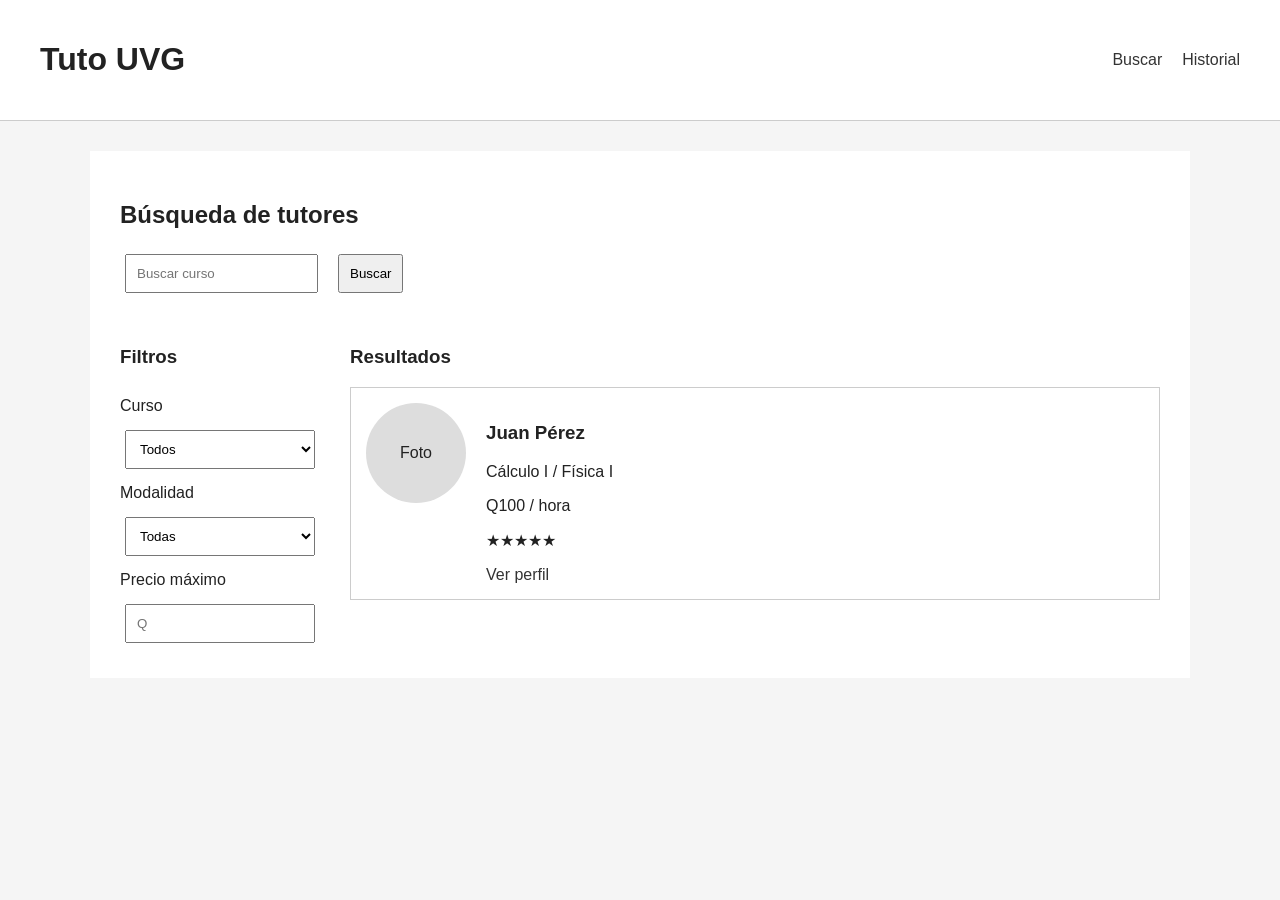
==== buscar_tutores.html @ 3232ae5e "inicio_front" ====
<!DOCTYPE html>
<html lang="es">
<head>
    <meta charset="UTF-8">
    <meta name="viewport" content="width=device-width, initial-scale=1.0">
    <title>Tuto UVG - Buscar Tutores</title>
    <link rel="stylesheet" href="css/estilos.css">
</head>

<body> 
    <header>
        <h1>Tuto UVG</h1>
        <nav>
            <a href="buscar_tutores.html">Buscar</a>
            <a href="historial.html">Historial</a>
        </nav>
    </header>

    <main>
        <h2>Búsqueda de tutores</h2>

        <div class="busqueda">
            <input type="text" id="busqueda" placeholder="Buscar curso">
            <button id="btn_buscar">Buscar</button>
        </div>

        <section class="contenido_busqueda">
            <aside class="filtros">
                <h3>Filtros</h3>

                <label>Curso</label>
                <select id="curso">
                    <option value="">Todos</option>
                    <option value="calculo">Cálculo</option>
                    <option value="fisica">Física</option>
                    <option value="programacion">Programación</option>
                </select>

                <label>Modalidad</label>
                <select id="modalidad">
                    <option value="">Todas</option>
                    <option value="virtual">Virtual</option>
                    <option value="presencial">Presencial</option>
                </select>

                <label>Precio máximo</label>
                <input type="number" id="precio" placeholder="Q">
            </aside>

            <section>
                <h3>Resultados</h3>

                <article class="tarjeta_tutor">
                    <div class="foto">Foto</div>
                    <div>
                        <h3>Juan Pérez</h3>
                        <p>Cálculo I / Física I</p>
                        <p>Q100 / hora</p>
                        <p>★★★★★</p>
                        <a href="perfil_tutor.html">Ver perfil</a>
                    </div>
                </article>
            </section>
        </section>
    </main>

    <script src="js/backend.js"></script>
    <script src="js/buscar_tutores.js"></script>
</body>
</html>
---- css/estilos.css ----
* {
    box-sizing: border-box;
}

body {
    margin: 0;
    font-family: Arial, sans-serif;
    background: #f5f5f5;
    color: #222;
}

header {
    padding: 20px 40px;
    background: white;
    border-bottom: 1px solid #ccc;
    display: flex;
    justify-content: space-between;
    align-items: center;
}

nav {
    display: flex;
    gap: 20px;
}

a {
    color: #333;
    text-decoration: none;
}

main {
    width: 90%;
    max-width: 1100px;
    margin: 30px auto;
    padding: 30px;
    background: white;
}

.busqueda {
    display: flex;
    gap: 10px;
}

.contenido_busqueda {
    display: grid;
    grid-template-columns: 200px 1fr;
    gap: 30px;
    margin-top: 30px;
}

.filtros {
    display: flex;
    flex-direction: column;
    gap: 10px;
}

.tarjeta_tutor {
    display: flex;
    gap: 20px;
    padding: 15px;
    border: 1px solid #ccc;
}

.foto, .foto_grande {
    background: #ddd;
    display: flex;
    align-items: center;
    justify-content: center;
    border-radius: 50%;
}

.foto {
    width: 100px;
    height: 100px;
}

.foto_grande {
    width: 150px;
    height: 150px;
}

.perfil_tutor {
    display: grid;
    grid-template-columns: 220px 1fr 250px;
    gap: 30px;
}

.galeria {
    display: flex;
    gap: 10px;
}

.galeria div {
    padding: 40px;
    background: #ddd;
}

input, select, textarea, button {
    padding: 10px;
    margin: 5px;
}

table {
    width: 100%;
    border-collapse: collapse;
}

th, td {
    padding: 10px;
    border: 1px solid #ccc;
}
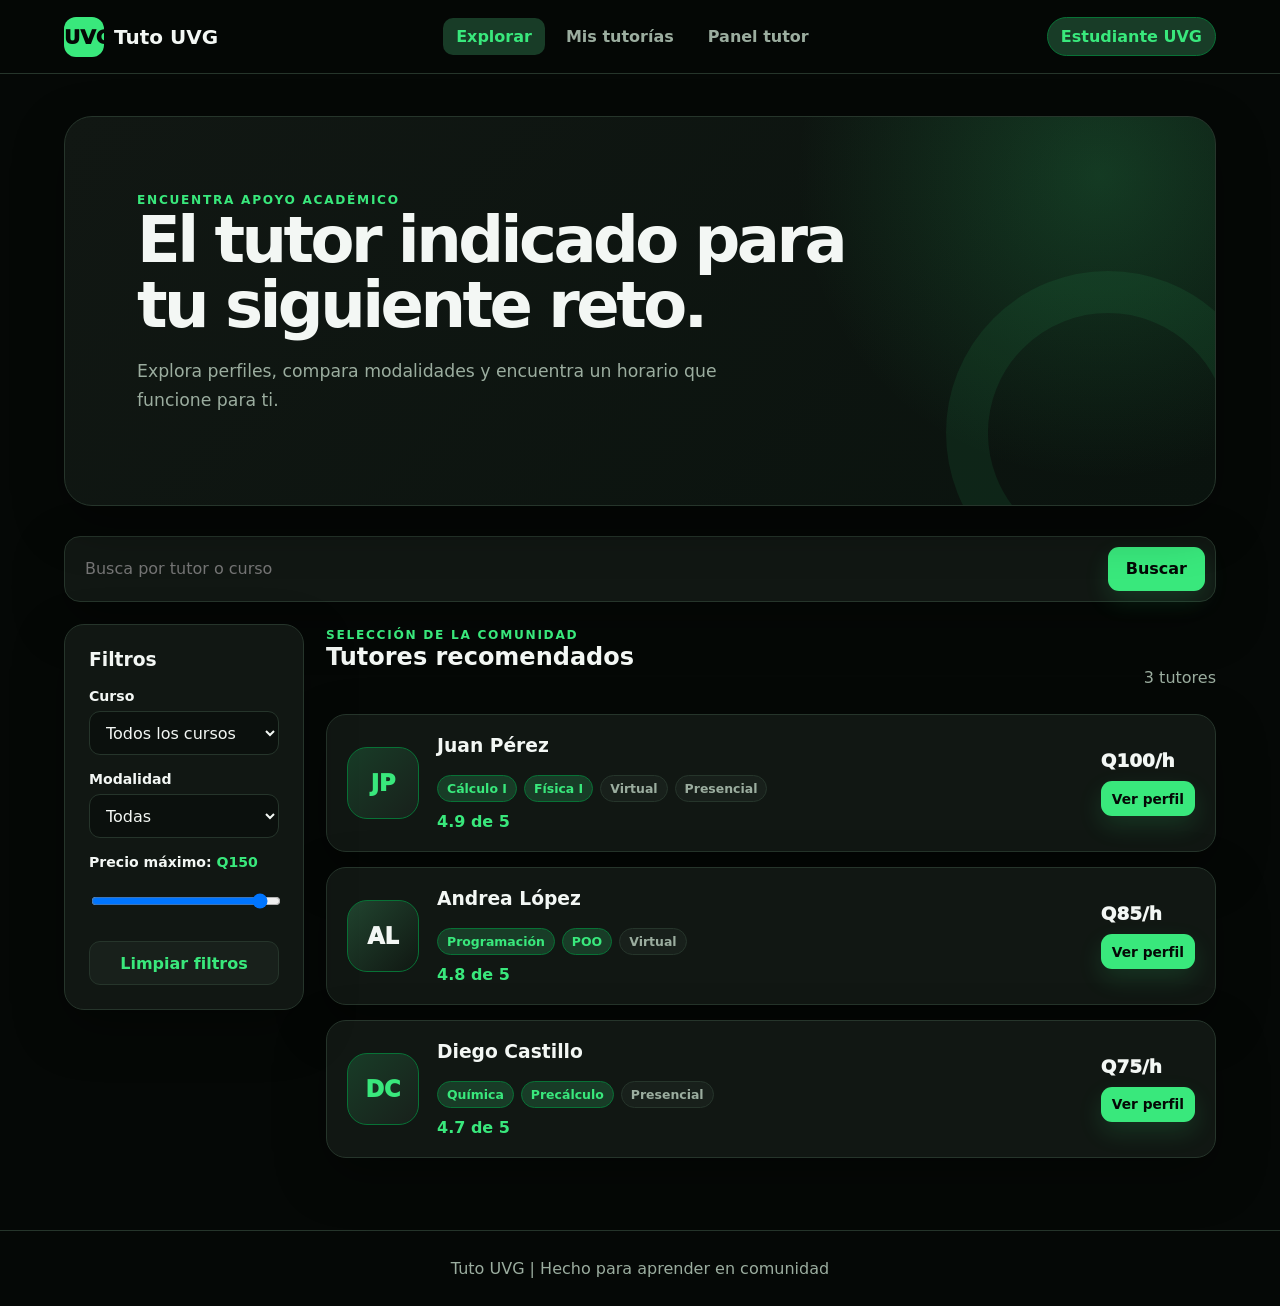
==== commit b4a158ed: "Base inicial del front con datos ya dados, no esta conectado aun con el back ni la base de datos" ====
--- a/buscar_tutores.html
+++ b/buscar_tutores.html
@@ -3,68 +3,87 @@
 <head>
     <meta charset="UTF-8">
     <meta name="viewport" content="width=device-width, initial-scale=1.0">
-    <title>Tuto UVG - Buscar Tutores</title>
+    <title>Tuto UVG | Buscar tutores</title>
     <link rel="stylesheet" href="css/estilos.css">
 </head>
-
-<body> 
-    <header>
-        <h1>Tuto UVG</h1>
-        <nav>
-            <a href="buscar_tutores.html">Buscar</a>
-            <a href="historial.html">Historial</a>
+<body>
+    <header class="encabezado">
+        <a class="marca" href="buscar_tutores.html">
+            <span class="marca-icono">UVG</span>
+            <span>Tuto UVG</span>
+        </a>
+        <nav class="navegacion">
+            <a href="buscar_tutores.html">Explorar</a>
+            <a href="historial.html">Mis tutorías</a>
+            <a href="panel_tutor.html">Panel tutor</a>
         </nav>
+        <span class="usuario-chip" id="usuario-chip">Estudiante UVG</span>
     </header>
 
-    <main>
-        <h2>Búsqueda de tutores</h2>
+    <main class="contenedor">
+        <section class="hero hero-compacto">
+            <span class="eyebrow">Encuentra apoyo académico</span>
+            <h1>El tutor indicado para tu siguiente reto.</h1>
+            <p>
+                Explora perfiles, compara modalidades y encuentra un horario
+                que funcione para ti.
+            </p>
+        </section>
 
-        <div class="busqueda">
-            <input type="text" id="busqueda" placeholder="Buscar curso">
-            <button id="btn_buscar">Buscar</button>
-        </div>
+        <section class="seccion-busqueda">
+            <div class="barra-busqueda">
+                <input id="busqueda" type="search" placeholder="Busca por tutor o curso">
+                <button class="boton" id="btn-buscar" type="button">Buscar</button>
+            </div>
 
-        <section class="contenido_busqueda">
-            <aside class="filtros">
-                <h3>Filtros</h3>
+            <div class="contenido-busqueda">
+                <aside class="panel filtros">
+                    <h3>Filtros</h3>
+                    <div class="campo">
+                        <label for="curso">Curso</label>
+                        <select id="curso">
+                            <option value="">Todos los cursos</option>
+                            <option>Cálculo I</option>
+                            <option>Física I</option>
+                            <option>Programación</option>
+                            <option>POO</option>
+                            <option>Química</option>
+                            <option>Precálculo</option>
+                        </select>
+                    </div>
+                    <div class="campo">
+                        <label for="modalidad">Modalidad</label>
+                        <select id="modalidad">
+                            <option value="">Todas</option>
+                            <option>Virtual</option>
+                            <option>Presencial</option>
+                        </select>
+                    </div>
+                    <div class="campo">
+                        <label for="precio">
+                            Precio máximo: <span class="rango" id="precio-valor">Q150</span>
+                        </label>
+                        <input id="precio" type="range" min="50" max="150" step="5" value="150">
+                    </div>
+                    <button class="boton secundario ancho" id="btn-limpiar" type="button">
+                        Limpiar filtros
+                    </button>
+                </aside>
 
-                <label>Curso</label>
-                <select id="curso">
-                    <option value="">Todos</option>
-                    <option value="calculo">Cálculo</option>
-                    <option value="fisica">Física</option>
-                    <option value="programacion">Programación</option>
-                </select>
-
-                <label>Modalidad</label>
-                <select id="modalidad">
-                    <option value="">Todas</option>
-                    <option value="virtual">Virtual</option>
-                    <option value="presencial">Presencial</option>
-                </select>
-
-                <label>Precio máximo</label>
-                <input type="number" id="precio" placeholder="Q">
-            </aside>
-
-            <section>
-                <h3>Resultados</h3>
-
-                <article class="tarjeta_tutor">
-                    <div class="foto">Foto</div>
-                    <div>
-                        <h3>Juan Pérez</h3>
-                        <p>Cálculo I / Física I</p>
-                        <p>Q100 / hora</p>
-                        <p>★★★★★</p>
-                        <a href="perfil_tutor.html">Ver perfil</a>
+                <section>
+                    <div class="titulo-pagina">
+                        <div>
+                            <span class="eyebrow">Selección de la comunidad</span>
+                            <h2>Tutores recomendados</h2>
+                        </div>
+                        <span class="subtitulo" id="contador"></span>
                     </div>
-                </article>
-            </section>
+                    <div class="resultados" id="lista-tutores"></div>
+                </section>
+            </div>
         </section>
     </main>
-
-    <script src="js/backend.js"></script>
-    <script src="js/buscar_tutores.js"></script>
+    <footer class="pie">Tuto UVG | Hecho para aprender en comunidad</footer>
+    <script src="js/app.js"></script>
 </body>
-</html>+</html>
--- a/css/estilos.css
+++ b/css/estilos.css
@@ -1,103 +1,536 @@
+:root {
+    --negro: #050806;
+    --negro-suave: #0b100d;
+    --superficie: #111713;
+    --superficie-clara: #18201b;
+    --verde: #39e87c;
+    --verde-fuerte: #18bd5b;
+    --verde-oscuro: #087236;
+    --verde-tenue: #183c27;
+    --texto: #f3f7f4;
+    --texto-secundario: #9bad9f;
+    --borde: #26352b;
+    --peligro: #ff6b6b;
+    --sombra: 0 18px 50px rgba(0, 0, 0, 0.35);
+}
+
 * {
     box-sizing: border-box;
 }
 
+html {
+    scroll-behavior: smooth;
+}
+
 body {
     margin: 0;
-    font-family: Arial, sans-serif;
-    background: #f5f5f5;
-    color: #222;
-}
-
-header {
-    padding: 20px 40px;
-    background: white;
-    border-bottom: 1px solid #ccc;
+    color: var(--texto);
+    background: var(--negro);
+    font-family: Inter, ui-sans-serif, system-ui, -apple-system, "Segoe UI", sans-serif;
+}
+
+button,
+input,
+select,
+textarea {
+    font: inherit;
+}
+
+a {
+    color: inherit;
+    text-decoration: none;
+}
+
+button,
+.boton {
+    border: 0;
+    cursor: pointer;
+}
+
+h1,
+h2,
+h3,
+p {
+    margin-top: 0;
+}
+
+h1 {
+    max-width: 760px;
+    margin-bottom: 18px;
+    font-size: clamp(2.3rem, 6vw, 4.8rem);
+    line-height: 1.02;
+    letter-spacing: -0.055em;
+}
+
+.encabezado {
+    position: sticky;
+    top: 0;
+    z-index: 10;
     display: flex;
+    min-height: 74px;
+    align-items: center;
     justify-content: space-between;
-    align-items: center;
-}
-
-nav {
-    display: flex;
-    gap: 20px;
-}
-
-a {
-    color: #333;
-    text-decoration: none;
-}
-
-main {
-    width: 90%;
-    max-width: 1100px;
-    margin: 30px auto;
-    padding: 30px;
-    background: white;
-}
-
-.busqueda {
-    display: flex;
-    gap: 10px;
-}
-
-.contenido_busqueda {
-    display: grid;
-    grid-template-columns: 200px 1fr;
-    gap: 30px;
-    margin-top: 30px;
-}
-
-.filtros {
-    display: flex;
-    flex-direction: column;
-    gap: 10px;
-}
-
-.tarjeta_tutor {
-    display: flex;
-    gap: 20px;
-    padding: 15px;
-    border: 1px solid #ccc;
-}
-
-.foto, .foto_grande {
-    background: #ddd;
+    gap: 24px;
+    padding: 12px max(5vw, 24px);
+    border-bottom: 1px solid var(--borde);
+    background: rgba(5, 8, 6, 0.94);
+    backdrop-filter: blur(14px);
+}
+
+.marca {
     display: flex;
     align-items: center;
+    gap: 10px;
+    font-size: 1.25rem;
+    font-weight: 900;
+}
+
+.marca-icono,
+.confirmacion-marca {
+    display: grid;
+    place-items: center;
+    color: var(--negro);
+    background: var(--verde);
+    font-weight: 950;
+}
+
+.marca-icono {
+    width: 40px;
+    height: 40px;
+    border-radius: 12px;
+}
+
+.navegacion {
+    display: flex;
+    align-items: center;
+    gap: 8px;
+}
+
+.navegacion a {
+    padding: 9px 13px;
+    border-radius: 10px;
+    color: var(--texto-secundario);
+    font-weight: 700;
+}
+
+.navegacion a:hover,
+.navegacion a.activo {
+    color: var(--verde);
+    background: var(--verde-tenue);
+}
+
+.usuario-chip {
+    padding: 9px 13px;
+    border: 1px solid var(--verde-oscuro);
+    border-radius: 999px;
+    color: var(--verde);
+    background: var(--verde-tenue);
+    font-weight: 800;
+}
+
+.contenedor {
+    width: min(1160px, 90%);
+    margin: 42px auto 72px;
+}
+
+.hero {
+    position: relative;
+    overflow: hidden;
+    padding: clamp(34px, 6vw, 72px);
+    border: 1px solid var(--borde);
+    border-radius: 28px;
+    background:
+        radial-gradient(circle at 90% 15%, rgba(57, 232, 124, 0.18), transparent 28%),
+        linear-gradient(135deg, var(--superficie), #0a130e);
+    box-shadow: var(--sombra);
+}
+
+.hero::after {
+    position: absolute;
+    right: -55px;
+    bottom: -90px;
+    width: 240px;
+    height: 240px;
+    border: 42px solid rgba(57, 232, 124, 0.08);
+    border-radius: 50%;
+    content: "";
+}
+
+.hero-compacto h1 {
+    font-size: clamp(2.5rem, 5vw, 4rem);
+}
+
+.hero p {
+    max-width: 620px;
+    color: var(--texto-secundario);
+    font-size: 1.08rem;
+    line-height: 1.7;
+}
+
+.eyebrow {
+    color: var(--verde);
+    font-size: 0.76rem;
+    font-weight: 900;
+    letter-spacing: 0.14em;
+    text-transform: uppercase;
+}
+
+.subtitulo {
+    color: var(--texto-secundario);
+    line-height: 1.6;
+}
+
+.seccion-busqueda {
+    margin-top: 30px;
+}
+
+.acciones {
+    display: flex;
+    flex-wrap: wrap;
+    gap: 12px;
+    margin-top: 24px;
+}
+
+.acciones-centradas {
     justify-content: center;
-    border-radius: 50%;
-}
-
-.foto {
-    width: 100px;
-    height: 100px;
-}
-
-.foto_grande {
-    width: 150px;
-    height: 150px;
-}
-
-.perfil_tutor {
-    display: grid;
-    grid-template-columns: 220px 1fr 250px;
-    gap: 30px;
-}
-
-.galeria {
+}
+
+.boton {
+    display: inline-flex;
+    min-height: 44px;
+    align-items: center;
+    justify-content: center;
+    padding: 11px 18px;
+    border-radius: 11px;
+    color: var(--negro);
+    background: var(--verde);
+    box-shadow: 0 10px 24px rgba(57, 232, 124, 0.14);
+    font-weight: 850;
+    transition: background 0.18s ease, transform 0.18s ease;
+}
+
+.boton:hover {
+    background: #62f397;
+    transform: translateY(-2px);
+}
+
+.boton.secundario {
+    border: 1px solid var(--borde);
+    color: var(--verde);
+    background: var(--superficie-clara);
+    box-shadow: none;
+}
+
+.boton.peligro {
+    border: 1px solid #6b2929;
+    color: #ff9c9c;
+    background: #2b1414;
+    box-shadow: none;
+}
+
+.boton.pequeno {
+    min-height: 35px;
+    padding: 7px 11px;
+    font-size: 0.86rem;
+}
+
+.ancho {
+    width: 100%;
+}
+
+.margen-superior {
+    margin-top: 18px;
+}
+
+.titulo-pagina {
     display: flex;
+    align-items: end;
+    justify-content: space-between;
+    gap: 20px;
+    margin-bottom: 24px;
+}
+
+.titulo-pagina h1 {
+    margin: 0;
+    font-size: clamp(2rem, 4vw, 3.2rem);
+}
+
+.panel,
+.tarjeta {
+    border: 1px solid var(--borde);
+    border-radius: 20px;
+    background: var(--superficie);
+    box-shadow: var(--sombra);
+}
+
+.panel {
+    padding: 24px;
+}
+
+.barra-busqueda {
+    display: grid;
+    grid-template-columns: 1fr auto;
     gap: 10px;
-}
-
-.galeria div {
-    padding: 40px;
-    background: #ddd;
-}
-
-input, select, textarea, button {
     padding: 10px;
-    margin: 5px;
+    margin-bottom: 22px;
+    border: 1px solid var(--borde);
+    border-radius: 16px;
+    background: var(--superficie);
+    box-shadow: var(--sombra);
+}
+
+.barra-busqueda input {
+    padding: 0 10px;
+    border: 0;
+    outline: 0;
+    color: var(--texto);
+    background: transparent;
+}
+
+.contenido-busqueda {
+    display: grid;
+    grid-template-columns: 240px 1fr;
+    align-items: start;
+    gap: 22px;
+}
+
+.filtros {
+    position: sticky;
+    top: 96px;
+}
+
+.campo {
+    display: grid;
+    gap: 7px;
+    margin-bottom: 16px;
+}
+
+.campo label,
+.etiqueta-campo {
+    font-size: 0.88rem;
+    font-weight: 800;
+}
+
+.campo input,
+.campo select,
+.campo textarea {
+    width: 100%;
+    min-height: 44px;
+    padding: 10px 12px;
+    border: 1px solid var(--borde);
+    border-radius: 11px;
+    outline: 0;
+    color: var(--texto);
+    background: var(--negro-suave);
+}
+
+.campo textarea {
+    min-height: 120px;
+    resize: vertical;
+}
+
+.campo input:focus,
+.campo select:focus,
+.campo textarea:focus {
+    border-color: var(--verde);
+    box-shadow: 0 0 0 3px rgba(57, 232, 124, 0.12);
+}
+
+.rango,
+.calificacion {
+    color: var(--verde);
+    font-weight: 900;
+}
+
+.resultados {
+    display: grid;
+    gap: 15px;
+}
+
+.tarjeta-tutor {
+    display: grid;
+    grid-template-columns: auto 1fr auto;
+    align-items: center;
+    gap: 18px;
+    padding: 20px;
+    transition: border-color 0.18s ease, transform 0.18s ease;
+}
+
+.tarjeta-tutor:hover {
+    border-color: var(--verde-oscuro);
+    transform: translateY(-3px);
+}
+
+.avatar {
+    display: grid;
+    width: 72px;
+    height: 72px;
+    place-items: center;
+    border: 1px solid var(--verde-oscuro);
+    border-radius: 20px;
+    color: var(--verde);
+    background: linear-gradient(135deg, var(--verde-tenue), var(--superficie-clara));
+    font-size: 1.4rem;
+    font-weight: 950;
+}
+
+.avatar.alternativo {
+    color: var(--texto);
+    background: linear-gradient(135deg, #21442f, #101712);
+}
+
+.avatar.grande {
+    width: 132px;
+    height: 132px;
+    border-radius: 32px;
+    font-size: 2.4rem;
+}
+
+.etiquetas {
+    display: flex;
+    flex-wrap: wrap;
+    gap: 7px;
+    margin: 10px 0;
+}
+
+.etiqueta {
+    display: inline-flex;
+    padding: 5px 9px;
+    border: 1px solid var(--verde-oscuro);
+    border-radius: 999px;
+    color: var(--verde);
+    background: var(--verde-tenue);
+    font-size: 0.78rem;
+    font-weight: 800;
+}
+
+.etiqueta.modalidad {
+    border-color: var(--borde);
+    color: var(--texto-secundario);
+    background: var(--superficie-clara);
+}
+
+.precio {
+    margin-bottom: 10px;
+    font-size: 1.15rem;
+    font-weight: 950;
+    white-space: nowrap;
+}
+
+.vacio {
+    padding: 45px 20px;
+    border: 2px dashed var(--borde);
+    border-radius: 18px;
+    color: var(--texto-secundario);
+    text-align: center;
+}
+
+.perfil-grid {
+    display: grid;
+    grid-template-columns: 270px 1fr 280px;
+    align-items: start;
+    gap: 22px;
+}
+
+.perfil-resumen {
+    text-align: center;
+}
+
+.perfil-resumen .avatar {
+    margin: 0 auto 18px;
+}
+
+.lista-limpia {
+    padding: 0;
+    margin: 18px 0;
+    list-style: none;
+    text-align: left;
+}
+
+.lista-limpia li {
+    padding: 11px 0;
+    border-bottom: 1px solid var(--borde);
+}
+
+.bloque-metodo {
+    padding: 22px;
+    margin-top: 28px;
+    border-left: 4px solid var(--verde);
+    border-radius: 0 14px 14px 0;
+    background: var(--negro-suave);
+}
+
+.bloque-metodo h3 {
+    margin: 8px 0;
+}
+
+.horarios {
+    display: grid;
+    grid-template-columns: repeat(3, 1fr);
+    gap: 8px;
+}
+
+.hora {
+    padding: 9px;
+    border: 1px solid var(--borde);
+    border-radius: 9px;
+    color: var(--verde);
+    background: var(--negro-suave);
+    font-weight: 800;
+}
+
+.hora:hover,
+.hora.seleccionada {
+    border-color: var(--verde);
+    color: var(--negro);
+    background: var(--verde);
+}
+
+.formulario {
+    display: grid;
+    grid-template-columns: 1fr 1fr;
+    gap: 22px;
+}
+
+.formulario .ancho-completo {
+    grid-column: 1 / -1;
+}
+
+.resumen-reserva {
+    padding: 18px;
+    border: 1px solid var(--verde-oscuro);
+    border-radius: 14px;
+    background: linear-gradient(135deg, var(--verde-tenue), var(--negro-suave));
+}
+
+.resumen-reserva h3 {
+    margin: 8px 0;
+}
+
+.separador {
+    margin: 0 8px;
+    color: var(--verde);
+}
+
+.metricas {
+    display: grid;
+    grid-template-columns: repeat(3, 1fr);
+    gap: 16px;
+    margin-bottom: 24px;
+}
+
+.metrica {
+    padding: 22px;
+}
+
+.metrica strong {
+    display: block;
+    margin-top: 7px;
+    font-size: 2rem;
+}
+
+.tabla-wrap {
+    overflow-x: auto;
 }
 
 table {
@@ -105,7 +538,246 @@
     border-collapse: collapse;
 }
 
-th, td {
-    padding: 10px;
-    border: 1px solid #ccc;
-}+th,
+td {
+    padding: 14px 12px;
+    border-bottom: 1px solid var(--borde);
+    text-align: left;
+}
+
+th {
+    color: var(--texto-secundario);
+    font-size: 0.78rem;
+    letter-spacing: 0.06em;
+    text-transform: uppercase;
+}
+
+.estado {
+    display: inline-flex;
+    padding: 6px 10px;
+    border-radius: 999px;
+    font-size: 0.78rem;
+    font-weight: 850;
+}
+
+.estado.pendiente {
+    color: #d4f7df;
+    background: #294332;
+}
+
+.estado.confirmada {
+    color: var(--verde);
+    background: var(--verde-tenue);
+}
+
+.estado.rechazada {
+    color: #ffaaaa;
+    background: #381919;
+}
+
+.login {
+    display: grid;
+    min-height: 100vh;
+    grid-template-columns: 1.1fr 0.9fr;
+}
+
+.login-arte {
+    position: relative;
+    overflow: hidden;
+    display: flex;
+    align-items: center;
+    padding: 9vw;
+    background:
+        radial-gradient(circle at 15% 85%, rgba(57, 232, 124, 0.24), transparent 28%),
+        linear-gradient(145deg, #030504, #0c1710 65%, #123b20);
+}
+
+.login-arte::after {
+    position: absolute;
+    right: -120px;
+    top: -120px;
+    width: 360px;
+    height: 360px;
+    border: 70px solid rgba(57, 232, 124, 0.08);
+    border-radius: 50%;
+    content: "";
+}
+
+.login-contenido {
+    position: relative;
+    z-index: 1;
+}
+
+.login-arte h1 {
+    margin-top: 18px;
+    font-size: clamp(3rem, 7vw, 6.3rem);
+}
+
+.login-arte p {
+    max-width: 560px;
+    color: var(--texto-secundario);
+    font-size: 1.1rem;
+    line-height: 1.7;
+}
+
+.detalle-decorativo {
+    width: 92px;
+    height: 8px;
+    margin-top: 34px;
+    border-radius: 999px;
+    background: var(--verde);
+}
+
+.login-form {
+    display: grid;
+    place-items: center;
+    padding: 32px;
+    border-left: 1px solid var(--borde);
+    background: var(--negro-suave);
+}
+
+.login-form form {
+    width: min(420px, 100%);
+}
+
+.login-form h2 {
+    margin-top: 38px;
+    font-size: 2rem;
+}
+
+.selector-rol {
+    display: grid;
+    grid-template-columns: 1fr 1fr;
+    gap: 8px;
+    margin: 8px 0 20px;
+}
+
+.selector-rol label {
+    padding: 13px;
+    border: 1px solid var(--borde);
+    border-radius: 11px;
+    text-align: center;
+    cursor: pointer;
+}
+
+.selector-rol label:has(input:checked) {
+    border-color: var(--verde);
+    color: var(--verde);
+    background: var(--verde-tenue);
+    font-weight: 800;
+}
+
+.selector-rol input {
+    margin-right: 5px;
+    accent-color: var(--verde);
+}
+
+.confirmacion-pagina {
+    display: grid;
+    min-height: 100vh;
+    place-items: center;
+    padding: 28px;
+    background:
+        radial-gradient(circle at center, rgba(57, 232, 124, 0.12), transparent 35%),
+        var(--negro);
+}
+
+.confirmacion-tarjeta {
+    max-width: 650px;
+    padding: clamp(34px, 7vw, 72px);
+    text-align: center;
+}
+
+.confirmacion-tarjeta h1 {
+    font-size: clamp(2.3rem, 6vw, 4rem);
+}
+
+.confirmacion-marca {
+    width: 76px;
+    height: 76px;
+    margin: 0 auto 28px;
+    border-radius: 22px;
+    font-size: 2rem;
+}
+
+.pie {
+    padding: 28px;
+    border-top: 1px solid var(--borde);
+    color: var(--texto-secundario);
+    text-align: center;
+}
+
+@media (max-width: 900px) {
+    .perfil-grid {
+        grid-template-columns: 1fr 1fr;
+    }
+
+    .perfil-grid > :nth-child(2) {
+        grid-column: span 2;
+        grid-row: 2;
+    }
+
+    .login {
+        grid-template-columns: 1fr;
+    }
+
+    .login-arte {
+        min-height: 42vh;
+        padding: 10vw;
+    }
+}
+
+@media (max-width: 700px) {
+    .encabezado {
+        position: static;
+        align-items: flex-start;
+        flex-direction: column;
+        gap: 10px;
+    }
+
+    .navegacion {
+        width: 100%;
+        overflow-x: auto;
+        padding-bottom: 4px;
+    }
+
+    .usuario-chip {
+        display: none;
+    }
+
+    .contenido-busqueda,
+    .perfil-grid,
+    .formulario {
+        grid-template-columns: 1fr;
+    }
+
+    .filtros {
+        position: static;
+    }
+
+    .perfil-grid > :nth-child(2),
+    .formulario .ancho-completo {
+        grid-column: auto;
+        grid-row: auto;
+    }
+
+    .tarjeta-tutor {
+        grid-template-columns: auto 1fr;
+    }
+
+    .tarjeta-tutor > :last-child {
+        display: flex;
+        grid-column: 1 / -1;
+        align-items: center;
+        justify-content: space-between;
+    }
+
+    .metricas {
+        grid-template-columns: 1fr;
+    }
+
+    .titulo-pagina {
+        align-items: flex-start;
+        flex-direction: column;
+    }
+}
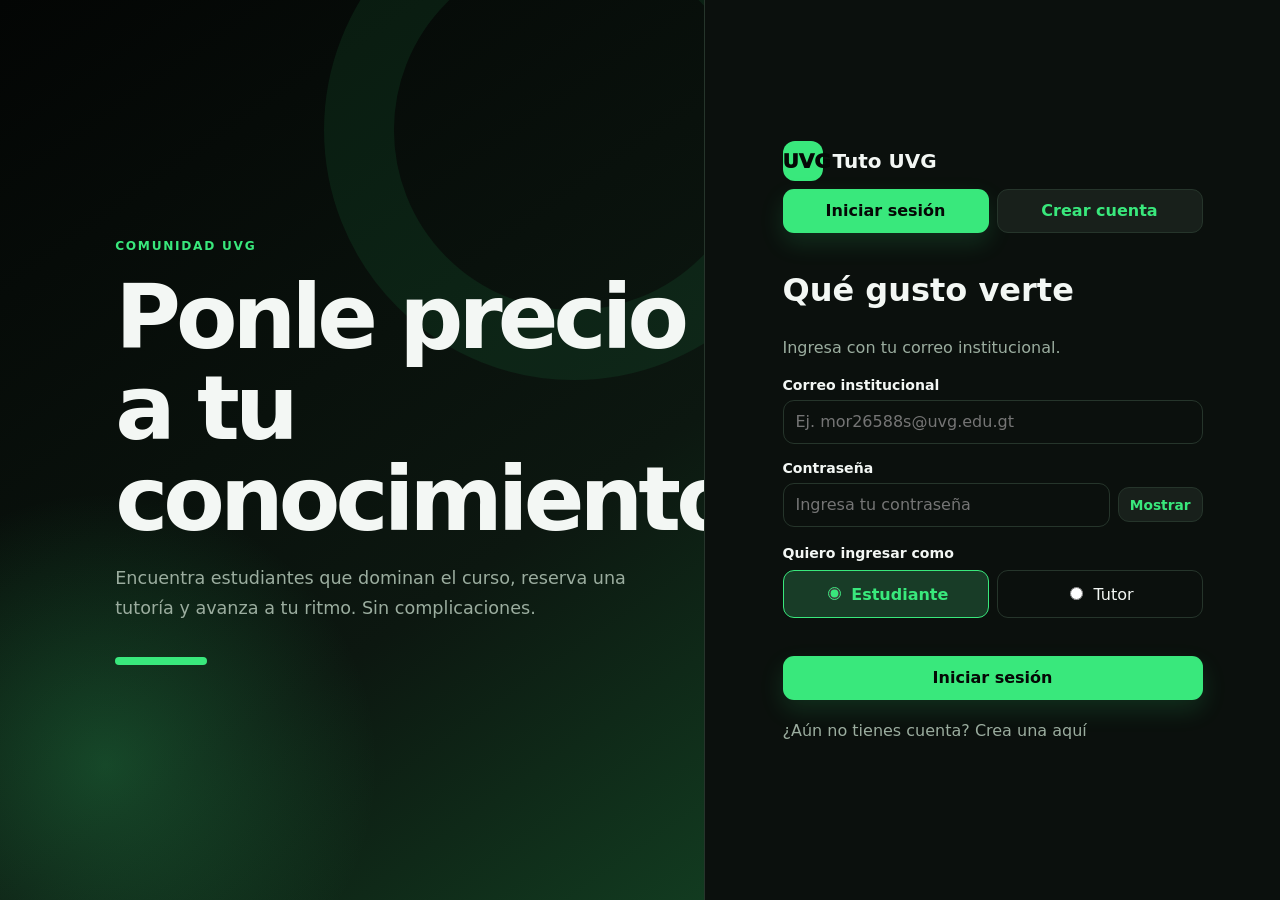
==== commit e35340a6: "feat: agregué control de acceso según el rol de uusuario" ====
--- a/buscar_tutores.html
+++ b/buscar_tutores.html
@@ -85,5 +85,7 @@
     </main>
     <footer class="pie">Tuto UVG | Hecho para aprender en comunidad</footer>
     <script src="js/app.js"></script>
+    <script src="js/auth.js"></script>
+    
 </body>
 </html>
--- a/css/estilos.css
+++ b/css/estilos.css
@@ -636,8 +636,12 @@
     background: var(--negro-suave);
 }
 
+.login-form > div {
+    width: min(420px, 100%);
+}
+
 .login-form form {
-    width: min(420px, 100%);
+    width: 100%;
 }
 
 .login-form h2 {
@@ -707,6 +711,72 @@
     text-align: center;
 }
 
+[hidden] {
+    display: none !important;
+}
+
+.contenedor-contrasena {
+    display: grid;
+    grid-template-columns: 1fr auto;
+    align-items: center;
+    gap: 8px;
+}
+
+.contenedor-contrasena input {
+    min-width: 0;
+}
+
+.requisitos-contrasena {
+    display: grid;
+    gap: 6px;
+    padding: 12px 14px;
+    margin: 2px 0 0;
+    border: 1px solid var(--borde);
+    border-radius: 10px;
+    color: var(--texto-secundario);
+    background: var(--negro);
+    font-size: 0.82rem;
+    list-style: none;
+}
+
+.requisitos-contrasena li::before {
+    display: inline-block;
+    width: 28px;
+    color: var(--peligro);
+    content: "X";
+    font-weight: 900;
+}
+
+.requisitos-contrasena li.cumplido {
+    color: var(--verde);
+}
+
+.requisitos-contrasena li.cumplido::before {
+    color: var(--verde);
+    content: "OK";
+}
+
+.estado-confirmacion {
+    min-height: 18px;
+    font-size: 0.82rem;
+}
+
+.estado-confirmacion.coincide,
+.mensaje-exito {
+    color: var(--verde);
+}
+
+.estado-confirmacion.no-coincide,
+.mensaje-error {
+    color: var(--peligro);
+}
+
+.mensaje-error,
+.mensaje-exito {
+    font-size: 0.9rem;
+    font-weight: 700;
+}
+
 @media (max-width: 900px) {
     .perfil-grid {
         grid-template-columns: 1fr 1fr;
@@ -780,4 +850,8 @@
         align-items: flex-start;
         flex-direction: column;
     }
-}
+
+    .contenedor-contrasena {
+        grid-template-columns: 1fr;
+    }
+}
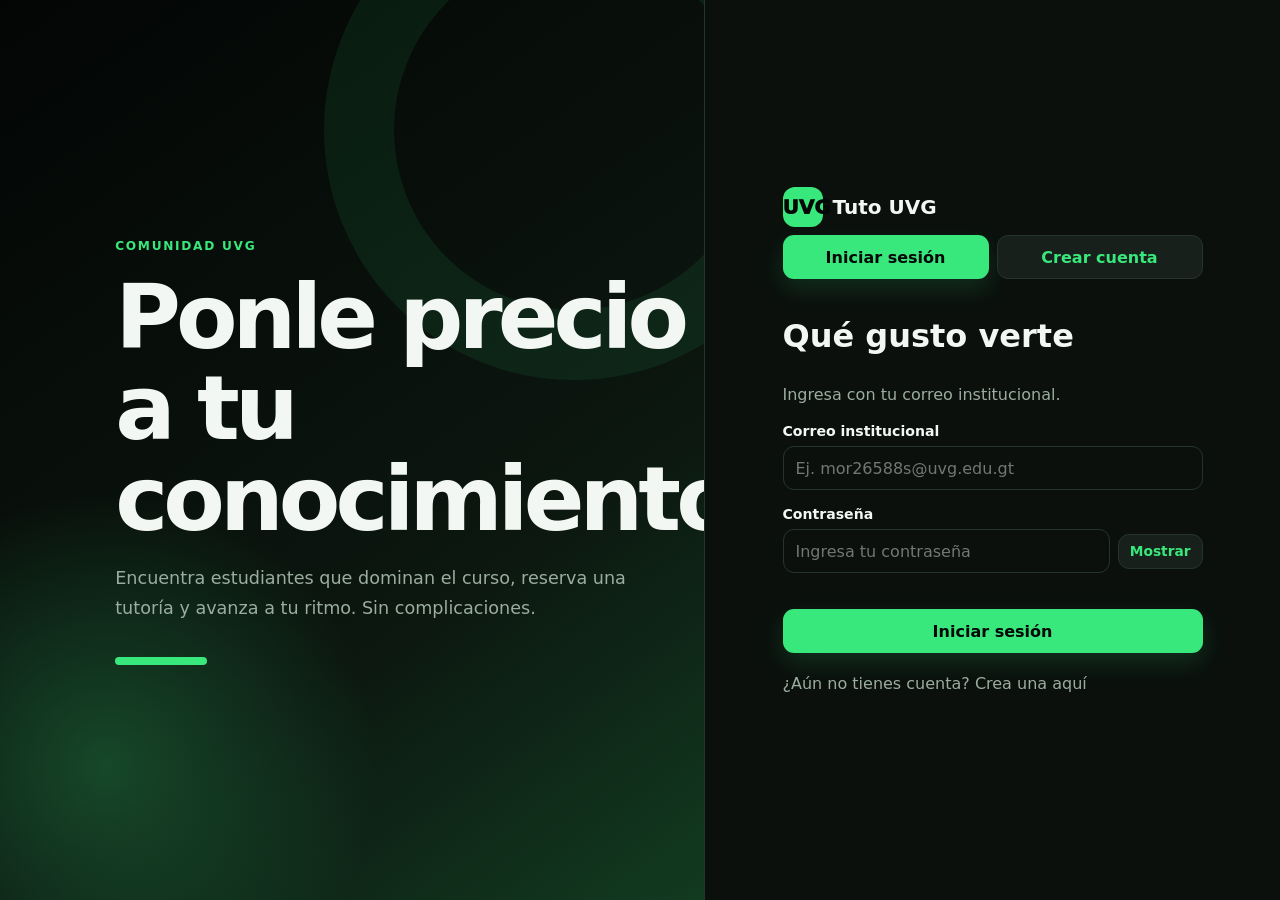
==== commit 9464fbb6: "feat(front): cargar tutores desde el backend" ====
--- a/buscar_tutores.html
+++ b/buscar_tutores.html
@@ -83,9 +83,12 @@
             </div>
         </section>
     </main>
+
     <footer class="pie">Tuto UVG | Hecho para aprender en comunidad</footer>
+
+    <!-- api.js debe cargarse antes de auth.js y app.js -->
+    <script src="js/api.js"></script>
+    <script src="js/auth.js"></script>
     <script src="js/app.js"></script>
-    <script src="js/auth.js"></script>
-    
 </body>
-</html>
+</html>
--- a/css/estilos.css
+++ b/css/estilos.css
@@ -575,6 +575,70 @@
     background: #381919;
 }
 
+.estado.cancelada {
+    color: #ffb0b0;
+    background: #3d1b1b;
+}
+
+.sin-scroll {
+    overflow: hidden;
+}
+
+.modal-cancelacion {
+    position: fixed;
+    inset: 0;
+    z-index: 100;
+    display: grid;
+    place-items: center;
+    padding: 24px;
+    background: rgba(0, 0, 0, 0.78);
+    backdrop-filter: blur(8px);
+}
+
+.modal-cancelacion[hidden] {
+    display: none;
+}
+
+.modal-contenido {
+    position: relative;
+    width: min(540px, 100%);
+    max-height: 90vh;
+    overflow-y: auto;
+}
+
+.modal-cerrar {
+    position: absolute;
+    top: 16px;
+    right: 16px;
+    width: 36px;
+    height: 36px;
+    border: 1px solid var(--borde);
+    border-radius: 50%;
+    color: var(--texto-secundario);
+    background: var(--superficie-clara);
+    font-weight: 900;
+}
+
+.modal-cerrar:hover {
+    color: var(--verde);
+    border-color: var(--verde-oscuro);
+}
+
+.resumen-cancelacion {
+    display: grid;
+    gap: 5px;
+    padding: 14px;
+    margin: 18px 0;
+    border-left: 4px solid var(--verde);
+    border-radius: 0 10px 10px 0;
+    color: var(--texto-secundario);
+    background: var(--negro-suave);
+}
+
+.resumen-cancelacion strong {
+    color: var(--texto);
+}
+
 .login {
     display: grid;
     min-height: 100vh;
@@ -854,4 +918,203 @@
     .contenedor-contrasena {
         grid-template-columns: 1fr;
     }
-}+}
+
+.pagina-error {
+    min-height: 100vh;
+    overflow: hidden;
+    background:
+        radial-gradient(
+            circle at 50% 42%,
+            rgba(57, 232, 124, 0.14),
+            transparent 34%
+        ),
+        var(--negro);
+}
+
+.error-401 {
+    display: grid;
+    min-height: 100vh;
+    place-items: center;
+    padding: 40px 20px;
+}
+
+.error-contenido {
+    width: min(720px, 100%);
+    text-align: center;
+}
+
+.error-contenido h1 {
+    max-width: 700px;
+    margin: 18px auto 12px;
+    font-size: clamp(2rem, 5vw, 3.8rem);
+}
+
+.error-descripcion {
+    margin-bottom: 26px;
+    color: var(--texto-secundario);
+    font-size: 1.05rem;
+}
+
+.cerebro-error {
+    position: relative;
+    isolation: isolate;
+    width: min(430px, 86vw);
+    margin: 16px auto 8px;
+}
+
+.cerebro-error svg {
+    position: relative;
+    z-index: 2;
+    display: block;
+    width: 100%;
+    filter: drop-shadow(0 20px 36px rgba(57, 232, 124, 0.18));
+    animation: cerebro-flotante 3.4s ease-in-out infinite;
+}
+
+.cerebro-sombra {
+    fill: #102d1d;
+}
+
+.cerebro-linea,
+.cerebro-pliegue {
+    fill: none;
+    stroke: var(--verde);
+    stroke-linecap: round;
+    stroke-linejoin: round;
+}
+
+.cerebro-linea {
+    stroke-width: 8;
+}
+
+.cerebro-pliegue {
+    opacity: 0.62;
+    stroke-width: 5;
+}
+
+.cerebro-detalle {
+    fill: none;
+    opacity: 0.72;
+    stroke: var(--verde-fuerte);
+    stroke-linecap: round;
+    stroke-width: 4;
+}
+
+.placa-error {
+    fill: var(--negro);
+    stroke: var(--verde);
+    stroke-width: 5;
+}
+
+.numero-error {
+    fill: var(--texto);
+    font-family: Inter, ui-sans-serif, system-ui, sans-serif;
+    font-size: 70px;
+    font-weight: 950;
+    letter-spacing: -6px;
+    paint-order: stroke;
+    stroke: var(--negro-suave);
+    stroke-width: 8px;
+}
+
+.interrogacion {
+    position: absolute;
+    z-index: 1;
+    bottom: 67%;
+    left: 50%;
+    color: var(--verde);
+    font-size: clamp(1.4rem, 4vw, 2.4rem);
+    font-weight: 950;
+    opacity: 0;
+    filter: blur(0);
+    text-shadow: 0 0 14px rgba(57, 232, 124, 0.65);
+    animation: humo-interrogacion 4.8s ease-out infinite;
+}
+
+.interrogacion-1 {
+    --inicio-x: -100px;
+    --curva-x: -145px;
+    --final-x: -115px;
+    animation-delay: -0.8s;
+}
+
+.interrogacion-2 {
+    --inicio-x: -58px;
+    --curva-x: -18px;
+    --final-x: -48px;
+    animation-delay: -2.4s;
+}
+
+.interrogacion-3 {
+    --inicio-x: -8px;
+    --curva-x: -48px;
+    --final-x: 5px;
+    animation-delay: -4s;
+}
+
+.interrogacion-4 {
+    --inicio-x: 42px;
+    --curva-x: 88px;
+    --final-x: 55px;
+    animation-delay: -1.6s;
+}
+
+.interrogacion-5 {
+    --inicio-x: 92px;
+    --curva-x: 135px;
+    --final-x: 112px;
+    animation-delay: -3.2s;
+}
+
+.interrogacion-6 {
+    --inicio-x: 18px;
+    --curva-x: 55px;
+    --final-x: 28px;
+    animation-delay: -4.8s;
+}
+
+@keyframes cerebro-flotante {
+    0%,
+    100% {
+        transform: translateY(0);
+    }
+
+    50% {
+        transform: translateY(-10px);
+    }
+}
+
+@keyframes humo-interrogacion {
+    0% {
+        opacity: 0;
+        filter: blur(1px);
+        transform: translate(
+            calc(-50% + var(--inicio-x)),
+            20px
+        ) scale(0.35) rotate(-12deg);
+    }
+
+    15% {
+        opacity: 0.95;
+    }
+
+    52% {
+        opacity: 0.75;
+        filter: blur(1.5px);
+        transform: translate(
+            calc(-50% + var(--curva-x)),
+            -90px
+        ) scale(0.9) rotate(8deg);
+    }
+
+    100% {
+        opacity: 0;
+        filter: blur(5px);
+        transform: translate(
+            calc(-50% + var(--final-x)),
+            -205px
+        ) scale(1.45) rotate(-5deg);
+    }
+}
+
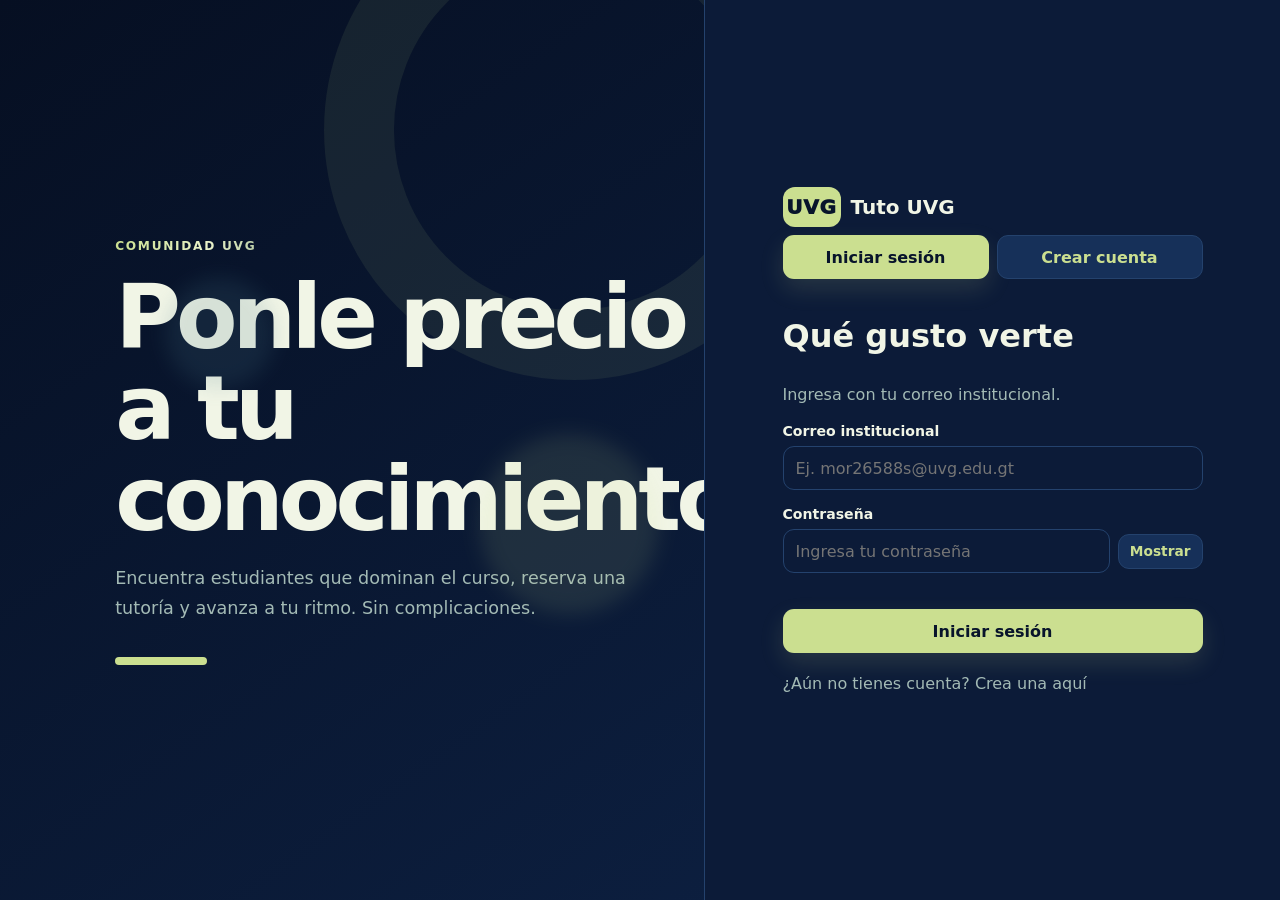
==== commit 27795fe5: "feat: mejorar interfaz y confirmaciones de tutorias" ====
--- a/buscar_tutores.html
+++ b/buscar_tutores.html
@@ -8,14 +8,14 @@
 </head>
 <body>
     <header class="encabezado">
-        <a class="marca" href="buscar_tutores.html">
+        <a class="marca" href="index.html">
             <span class="marca-icono">UVG</span>
             <span>Tuto UVG</span>
         </a>
         <nav class="navegacion">
-            <a href="buscar_tutores.html">Explorar</a>
+            <a href="index.html">Explorar</a>
             <a href="historial.html">Mis tutorías</a>
-            <a href="panel_tutor.html">Panel tutor</a>
+            <a href="perfil_estudiante.html">Mi perfil</a>
         </nav>
         <span class="usuario-chip" id="usuario-chip">Estudiante UVG</span>
     </header>
@@ -32,7 +32,7 @@
 
         <section class="seccion-busqueda">
             <div class="barra-busqueda">
-                <input id="busqueda" type="search" placeholder="Busca por tutor o curso">
+                <input id="busqueda" type="search" placeholder="Busca por tutor o curso" autocomplete="off" spellcheck="false">
                 <button class="boton" id="btn-buscar" type="button">Buscar</button>
             </div>
 
@@ -61,9 +61,9 @@
                     </div>
                     <div class="campo">
                         <label for="precio">
-                            Precio máximo: <span class="rango" id="precio-valor">Q150</span>
+                            Precio máximo: <span class="rango" id="precio-valor">Q200</span>
                         </label>
-                        <input id="precio" type="range" min="50" max="150" step="5" value="150">
+                        <input id="precio" type="range" min="50" max="200" step="5" value="200">
                     </div>
                     <button class="boton secundario ancho" id="btn-limpiar" type="button">
                         Limpiar filtros
--- a/css/estilos.css
+++ b/css/estilos.css
@@ -1,17 +1,22 @@
 :root {
-    --negro: #050806;
-    --negro-suave: #0b100d;
-    --superficie: #111713;
-    --superficie-clara: #18201b;
-    --verde: #39e87c;
-    --verde-fuerte: #18bd5b;
-    --verde-oscuro: #087236;
-    --verde-tenue: #183c27;
-    --texto: #f3f7f4;
-    --texto-secundario: #9bad9f;
-    --borde: #26352b;
-    --peligro: #ff6b6b;
-    --sombra: 0 18px 50px rgba(0, 0, 0, 0.35);
+    --yale: #1B4079;
+    --air-force: #4D7C8A;
+    --cambridge: #7F9C96;
+    --salvia: #8FAD88;
+    --mindaro: #CBDF90;
+    --negro: #08142b;
+    --negro-suave: #0c1b38;
+    --superficie: #102447;
+    --superficie-clara: #163059;
+    --verde: var(--mindaro);
+    --verde-fuerte: var(--salvia);
+    --verde-oscuro: var(--air-force);
+    --verde-tenue: #1d3d5c;
+    --texto: #f1f5e6;
+    --texto-secundario: #a3bab5;
+    --borde: #24426d;
+    --peligro: #ff8a7a;
+    --sombra: 0 18px 50px rgba(3, 9, 22, 0.45);
 }
 
 * {
@@ -73,7 +78,8 @@
     gap: 24px;
     padding: 12px max(5vw, 24px);
     border-bottom: 1px solid var(--borde);
-    background: rgba(5, 8, 6, 0.94);
+    background: rgba(8, 20, 43, 0.88);
+    backdrop-filter: blur(10px);
     backdrop-filter: blur(14px);
 }
 
@@ -95,9 +101,10 @@
 }
 
 .marca-icono {
-    width: 40px;
+    width: 58px;
     height: 40px;
     border-radius: 12px;
+    letter-spacing: 0.04em;
 }
 
 .navegacion {
@@ -140,8 +147,9 @@
     border: 1px solid var(--borde);
     border-radius: 28px;
     background:
-        radial-gradient(circle at 90% 15%, rgba(57, 232, 124, 0.18), transparent 28%),
-        linear-gradient(135deg, var(--superficie), #0a130e);
+        radial-gradient(circle at 90% 15%, rgba(77, 124, 138, 0.45), transparent 32%),
+        radial-gradient(circle at 10% 110%, rgba(143, 173, 136, 0.18), transparent 35%),
+        linear-gradient(135deg, var(--superficie), #0b1a36);
     box-shadow: var(--sombra);
 }
 
@@ -151,7 +159,7 @@
     bottom: -90px;
     width: 240px;
     height: 240px;
-    border: 42px solid rgba(57, 232, 124, 0.08);
+    border: 42px solid rgba(203, 223, 144, 0.10);
     border-radius: 50%;
     content: "";
 }
@@ -204,13 +212,13 @@
     border-radius: 11px;
     color: var(--negro);
     background: var(--verde);
-    box-shadow: 0 10px 24px rgba(57, 232, 124, 0.14);
+    box-shadow: 0 10px 24px rgba(203, 223, 144, 0.14);
     font-weight: 850;
     transition: background 0.18s ease, transform 0.18s ease;
 }
 
 .boton:hover {
-    background: #62f397;
+    background: #dcebac;
     transform: translateY(-2px);
 }
 
@@ -222,9 +230,9 @@
 }
 
 .boton.peligro {
-    border: 1px solid #6b2929;
-    color: #ff9c9c;
-    background: #2b1414;
+    border: 1px solid #6b3434;
+    color: #ffab9e;
+    background: #2e1a22;
     box-shadow: none;
 }
 
@@ -333,7 +341,78 @@
 .campo select:focus,
 .campo textarea:focus {
     border-color: var(--verde);
-    box-shadow: 0 0 0 3px rgba(57, 232, 124, 0.12);
+    box-shadow: 0 0 0 3px rgba(203, 223, 144, 0.12);
+}
+
+.campo input[type="range"] {
+    min-height: 6px;
+    height: 6px;
+    padding: 0;
+    border: 0;
+}
+
+input[type="range"] {
+    --progreso: 100%;
+    width: 100%;
+    height: 6px;
+    padding: 0;
+    border: 0;
+    border-radius: 999px;
+    outline: 0;
+    appearance: none;
+    -webkit-appearance: none;
+    background: linear-gradient(to right, var(--verde) 0%, var(--verde) var(--progreso), var(--superficie-clara) var(--progreso), var(--superficie-clara) 100%);
+    cursor: pointer;
+}
+
+input[type="range"]::-webkit-slider-runnable-track {
+    height: 6px;
+    border-radius: 999px;
+    background: transparent;
+}
+
+input[type="range"]::-webkit-slider-thumb {
+    width: 18px;
+    height: 18px;
+    margin-top: -6px;
+    border: 3px solid var(--negro-suave);
+    border-radius: 50%;
+    appearance: none;
+    -webkit-appearance: none;
+    background: var(--verde);
+    box-shadow: 0 0 0 2px var(--verde);
+    transition: box-shadow 0.2s ease, transform 0.2s ease;
+}
+
+input[type="range"]::-moz-range-track {
+    height: 6px;
+    border-radius: 999px;
+    background: var(--superficie-clara);
+}
+
+input[type="range"]::-moz-range-progress {
+    height: 6px;
+    border-radius: 999px;
+    background: var(--verde);
+}
+
+input[type="range"]::-moz-range-thumb {
+    width: 14px;
+    height: 14px;
+    border: 3px solid var(--negro-suave);
+    border-radius: 50%;
+    background: var(--verde);
+    box-shadow: 0 0 0 2px var(--verde);
+}
+
+input[type="range"]:hover::-webkit-slider-thumb,
+input[type="range"]:focus-visible::-webkit-slider-thumb {
+    transform: scale(1.08);
+    box-shadow: 0 0 0 3px var(--verde), 0 0 16px rgba(203, 223, 144, 0.55);
+}
+
+input[type="range"]:focus-visible {
+    box-shadow: 0 0 12px rgba(203, 223, 144, 0.4);
 }
 
 .rango,
@@ -376,7 +455,7 @@
 
 .avatar.alternativo {
     color: var(--texto);
-    background: linear-gradient(135deg, #21442f, #101712);
+    background: linear-gradient(135deg, #4D7C8A, #1B4079);
 }
 
 .avatar.grande {
@@ -561,8 +640,8 @@
 }
 
 .estado.pendiente {
-    color: #d4f7df;
-    background: #294332;
+    color: #e4eec4;
+    background: #3a4a2a;
 }
 
 .estado.confirmada {
@@ -571,13 +650,13 @@
 }
 
 .estado.rechazada {
-    color: #ffaaaa;
-    background: #381919;
+    color: #ffb3a7;
+    background: #3a1d26;
 }
 
 .estado.cancelada {
-    color: #ffb0b0;
-    background: #3d1b1b;
+    color: #ffb3a7;
+    background: #3a1d26;
 }
 
 .sin-scroll {
@@ -591,7 +670,7 @@
     display: grid;
     place-items: center;
     padding: 24px;
-    background: rgba(0, 0, 0, 0.78);
+    background: rgba(4, 10, 24, 0.78);
     backdrop-filter: blur(8px);
 }
 
@@ -604,6 +683,34 @@
     width: min(540px, 100%);
     max-height: 90vh;
     overflow-y: auto;
+}
+
+.modal-exito {
+    overflow: hidden;
+    text-align: center;
+}
+
+.modal-exito-contenido {
+    position: relative;
+    z-index: 1;
+}
+
+.figura-modal-uno {
+    top: -45px;
+    left: -35px;
+    width: 150px;
+    height: 150px;
+    background: rgba(203, 223, 144, 0.2);
+    animation: flotar-figura 7s ease-in-out infinite;
+}
+
+.figura-modal-dos {
+    right: -45px;
+    bottom: -55px;
+    width: 190px;
+    height: 190px;
+    background: rgba(77, 124, 138, 0.28);
+    animation: flotar-figura 9s ease-in-out -3s infinite reverse;
 }
 
 .modal-cerrar {
@@ -652,8 +759,8 @@
     align-items: center;
     padding: 9vw;
     background:
-        radial-gradient(circle at 15% 85%, rgba(57, 232, 124, 0.24), transparent 28%),
-        linear-gradient(145deg, #030504, #0c1710 65%, #123b20);
+        radial-gradient(circle at 15% 85%, rgba(203, 223, 144, 0.24), transparent 28%),
+        linear-gradient(145deg, #060f22, #0e2347 65%, #1B4079);
 }
 
 .login-arte::after {
@@ -662,7 +769,7 @@
     top: -120px;
     width: 360px;
     height: 360px;
-    border: 70px solid rgba(57, 232, 124, 0.08);
+    border: 70px solid rgba(203, 223, 144, 0.08);
     border-radius: 50%;
     content: "";
 }
@@ -741,19 +848,45 @@
 }
 
 .confirmacion-pagina {
+    position: relative;
+    overflow: hidden;
     display: grid;
     min-height: 100vh;
     place-items: center;
     padding: 28px;
     background:
-        radial-gradient(circle at center, rgba(57, 232, 124, 0.12), transparent 35%),
+        radial-gradient(circle at center, rgba(203, 223, 144, 0.12), transparent 35%),
         var(--negro);
 }
 
 .confirmacion-tarjeta {
+    position: relative;
+    z-index: 1;
     max-width: 650px;
     padding: clamp(34px, 7vw, 72px);
     text-align: center;
+}
+
+.confirmacion-figura-uno {
+    top: 12%;
+    left: 14%;
+    width: 220px;
+    height: 220px;
+    background: rgba(203, 223, 144, 0.18);
+    animation: flotar-figura 8s ease-in-out infinite;
+}
+
+.confirmacion-figura-dos {
+    right: 10%;
+    bottom: 10%;
+    width: 280px;
+    height: 280px;
+    background: rgba(77, 124, 138, 0.22);
+    animation: flotar-figura 10s ease-in-out -4s infinite reverse;
+}
+
+#confirmacion-nombre-tutor {
+    color: var(--verde);
 }
 
 .confirmacion-tarjeta h1 {
@@ -919,6 +1052,7 @@
         grid-template-columns: 1fr;
     }
 }
+
 
 .pagina-error {
     min-height: 100vh;
@@ -1118,3 +1252,617 @@
     }
 }
 
+
+.estado.completada {
+    color: #cfe6ec;
+    background: #2a5866;
+}
+
+.zona-usuario {
+    display: flex;
+    align-items: center;
+    gap: 10px;
+}
+
+.grid-gestion {
+    display: grid;
+    grid-template-columns: repeat(2, minmax(0, 1fr));
+    gap: 20px;
+    align-items: start;
+    margin-top: 20px;
+}
+
+.grid-gestion h2 {
+    margin-top: 0;
+}
+
+.campos-en-linea {
+    display: flex;
+    gap: 12px;
+    align-items: flex-end;
+    flex-wrap: wrap;
+}
+
+.campos-en-linea .campo {
+    flex: 1 1 160px;
+}
+
+.boton-alineado {
+    margin-bottom: 16px;
+}
+
+.etiqueta-removible,
+.hora-removible {
+    display: inline-flex;
+    align-items: center;
+    gap: 6px;
+}
+
+.etiqueta-removible button,
+.hora-removible button {
+    border: 0;
+    padding: 0 2px;
+    color: inherit;
+    background: transparent;
+    font-weight: 900;
+    cursor: pointer;
+    opacity: 0.7;
+}
+
+.etiqueta-removible button:hover,
+.hora-removible button:hover {
+    color: var(--peligro);
+    opacity: 1;
+}
+
+.dia-horarios {
+    margin-bottom: 14px;
+}
+
+.dia-horarios strong {
+    display: block;
+    margin-bottom: 8px;
+    text-transform: capitalize;
+}
+
+.encabezado-perfil {
+    display: flex;
+    align-items: center;
+    gap: 14px;
+    margin-bottom: 16px;
+}
+
+.encabezado-perfil h2 {
+    margin: 0 0 4px;
+}
+
+td small {
+    color: var(--texto-secundario);
+}
+
+@media (max-width: 900px) {
+    .grid-gestion {
+        grid-template-columns: 1fr;
+    }
+}
+
+.bloque-metodo .eyebrow {
+    display: block;
+    margin-bottom: 10px;
+}
+
+/* calendario */
+.panel-ancho {
+    grid-column: 1 / -1;
+}
+
+.agenda {
+    display: grid;
+    grid-template-columns: minmax(280px, 1fr) minmax(280px, 1fr);
+    gap: 24px;
+    margin-top: 16px;
+}
+
+.calendario,
+.selector-horas {
+    padding: 18px;
+    border: 1px solid var(--borde);
+    border-radius: 16px;
+    background: var(--negro-suave);
+}
+
+.calendario-encabezado {
+    display: flex;
+    align-items: center;
+    justify-content: space-between;
+    margin-bottom: 14px;
+}
+
+.calendario-encabezado strong {
+    font-size: 1.05rem;
+}
+
+#lista-horarios .horarios {
+    display: flex;
+    flex-wrap: wrap;
+    gap: 8px;
+}
+
+#lista-horarios .hora-removible {
+    width: auto;
+}
+
+.calendario-encabezado button:disabled {
+    opacity: 0.35;
+    cursor: not-allowed;
+}
+
+.calendario-semana,
+.calendario-grid {
+    display: grid;
+    grid-template-columns: repeat(7, 1fr);
+    gap: 6px;
+}
+
+.calendario-semana span {
+    text-align: center;
+    color: var(--texto-secundario);
+    font-size: 0.75rem;
+    font-weight: 700;
+    text-transform: uppercase;
+    padding-bottom: 4px;
+}
+
+.dia {
+    display: flex;
+    flex-direction: column;
+    align-items: center;
+    justify-content: center;
+    gap: 3px;
+    aspect-ratio: 1;
+    border: 1px solid transparent;
+    border-radius: 10px;
+    color: var(--texto);
+    background: var(--superficie);
+    font: inherit;
+    font-weight: 600;
+    cursor: pointer;
+    transition: background 0.15s, border-color 0.15s;
+}
+
+.dia:hover:not(:disabled) {
+    border-color: var(--verde-oscuro);
+    background: var(--superficie-clara);
+}
+
+.dia.hoy {
+    border-color: var(--verde-oscuro);
+}
+
+.dia.seleccionado {
+    color: var(--negro);
+    background: var(--verde);
+    border-color: var(--verde);
+}
+
+.dia.seleccionado .punto.disponible {
+    background: var(--negro);
+}
+
+.dia.pasado {
+    opacity: 0.3;
+    cursor: not-allowed;
+}
+
+.vacio-dia {
+    background: transparent;
+    cursor: default;
+}
+
+.puntos {
+    display: flex;
+    gap: 3px;
+    min-height: 6px;
+}
+
+.punto {
+    display: inline-block;
+    width: 6px;
+    height: 6px;
+    border-radius: 50%;
+}
+
+.punto.disponible {
+    background: var(--verde);
+}
+
+.punto.reservado {
+    background: #9fd0de;
+}
+
+.calendario-leyenda {
+    display: flex;
+    gap: 16px;
+    margin-top: 14px;
+    color: var(--texto-secundario);
+    font-size: 0.8rem;
+}
+
+.calendario-leyenda span {
+    display: inline-flex;
+    align-items: center;
+    gap: 6px;
+}
+
+.selector-horas > strong {
+    display: block;
+    margin-bottom: 14px;
+}
+
+.horas-grid {
+    display: grid;
+    grid-template-columns: repeat(auto-fill, minmax(86px, 1fr));
+    gap: 8px;
+}
+
+.slot {
+    display: flex;
+    flex-direction: column;
+    align-items: center;
+    gap: 2px;
+    padding: 10px 6px;
+    border: 1px solid var(--borde);
+    border-radius: 12px;
+    color: var(--texto);
+    background: var(--superficie);
+    font: inherit;
+    font-weight: 700;
+    cursor: pointer;
+    transition: background 0.15s, border-color 0.15s, transform 0.1s;
+}
+
+.slot small {
+    color: var(--texto-secundario);
+    font-size: 0.7rem;
+    font-weight: 500;
+}
+
+.slot:hover:not(:disabled) {
+    border-color: var(--verde);
+    transform: translateY(-1px);
+}
+
+.slot.activo {
+    color: var(--negro);
+    background: var(--verde);
+    border-color: var(--verde);
+}
+
+.slot.activo small {
+    color: var(--verde-oscuro);
+}
+
+.slot.reservado {
+    color: #9fd0de;
+    background: #1e3f52;
+    border-color: #4D7C8A;
+    cursor: not-allowed;
+}
+
+.slot.reservado small {
+    color: #9fd0de;
+}
+
+.slot:disabled:not(.reservado) {
+    opacity: 0.35;
+    cursor: not-allowed;
+}
+
+@media (max-width: 900px) {
+    .agenda {
+        grid-template-columns: 1fr;
+    }
+}
+
+.contacto {
+    display: grid;
+    gap: 6px;
+    margin-top: 10px;
+    padding: 10px 12px;
+    border: 1px solid var(--air-force);
+    border-radius: 12px;
+    background: rgba(77, 124, 138, 0.16);
+}
+
+.contacto-titulo {
+    color: var(--cambridge);
+    font-size: 0.72rem;
+    font-weight: 800;
+    letter-spacing: 0.06em;
+    text-transform: uppercase;
+}
+
+.contacto-telefono {
+    color: var(--mindaro);
+    font-weight: 800;
+}
+
+.contacto-acciones {
+    display: flex;
+    flex-wrap: wrap;
+    gap: 8px;
+}
+
+.ayuda-campo {
+    display: block;
+    margin-top: 6px;
+    color: var(--texto-secundario);
+    font-size: 0.8rem;
+}
+/* animacion */
+@keyframes aparecer-arriba {
+    from { opacity: 0; transform: translateY(18px); }
+    to   { opacity: 1; transform: translateY(0); }
+}
+
+@keyframes aparecer {
+    from { opacity: 0; }
+    to   { opacity: 1; }
+}
+
+@keyframes escalar-entrada {
+    from { opacity: 0; transform: translateY(14px) scale(0.96); }
+    to   { opacity: 1; transform: translateY(0) scale(1); }
+}
+
+@keyframes pop {
+    0%   { transform: scale(0.85); }
+    60%  { transform: scale(1.06); }
+    100% { transform: scale(1); }
+}
+
+@keyframes flotar {
+    0%, 100% { transform: translateY(0) rotate(0deg); }
+    50%      { transform: translateY(-14px) rotate(4deg); }
+}
+
+@keyframes brillo {
+    0%   { background-position: 0% 50%; }
+    100% { background-position: 200% 50%; }
+}
+
+@keyframes pulso {
+    0%, 100% { box-shadow: 0 0 0 0 rgba(203, 223, 144, 0.45); }
+    50%      { box-shadow: 0 0 0 6px rgba(203, 223, 144, 0); }
+}
+
+@keyframes flotar-figura {
+    0%, 100% {
+        transform: translate3d(0, 0, 0) scale(1);
+    }
+
+    50% {
+        transform: translate3d(28px, -22px, 0) scale(1.1);
+    }
+}
+
+.encabezado {
+    animation: aparecer 0.5s ease backwards;
+}
+
+.marca-icono {
+    transition: transform 0.35s cubic-bezier(.34, 1.56, .64, 1);
+}
+
+.marca:hover .marca-icono {
+    transform: rotate(-8deg) scale(1.08);
+}
+
+.navegacion a {
+    transition: color 0.2s ease, background 0.2s ease;
+}
+
+.titulo-pagina,
+.hero {
+    animation: aparecer-arriba 0.6s cubic-bezier(.22, 1, .36, 1) backwards;
+}
+
+.panel,
+.metrica,
+.tarjeta {
+    animation: aparecer-arriba 0.55s cubic-bezier(.22, 1, .36, 1) backwards;
+}
+
+.metricas > :nth-child(2),
+.grid-gestion > :nth-child(2) { animation-delay: 0.08s; }
+.metricas > :nth-child(3),
+.grid-gestion > :nth-child(3) { animation-delay: 0.16s; }
+.grid-gestion > :nth-child(4) { animation-delay: 0.24s; }
+.grid-gestion > :nth-child(5) { animation-delay: 0.32s; }
+
+#lista-tutores > :nth-child(1) { animation-delay: 0.05s; }
+#lista-tutores > :nth-child(2) { animation-delay: 0.10s; }
+#lista-tutores > :nth-child(3) { animation-delay: 0.15s; }
+#lista-tutores > :nth-child(4) { animation-delay: 0.20s; }
+#lista-tutores > :nth-child(5) { animation-delay: 0.25s; }
+#lista-tutores > :nth-child(n+6) { animation-delay: 0.30s; }
+
+.tarjeta,
+.tarjeta-tutor {
+    transition: transform 0.25s ease, border-color 0.25s ease, box-shadow 0.25s ease;
+}
+
+.tarjeta:hover,
+.tarjeta-tutor:hover {
+    border-color: var(--air-force);
+    box-shadow: 0 20px 45px rgba(3, 9, 22, 0.55);
+    transform: translateY(-3px);
+}
+
+tbody tr {
+    animation: aparecer-arriba 0.45s ease backwards;
+    transition: background 0.2s ease;
+}
+
+tbody tr:hover {
+    background: rgba(77, 124, 138, 0.12);
+}
+
+tbody tr:nth-child(2) { animation-delay: 0.05s; }
+tbody tr:nth-child(3) { animation-delay: 0.10s; }
+tbody tr:nth-child(4) { animation-delay: 0.15s; }
+tbody tr:nth-child(5) { animation-delay: 0.20s; }
+tbody tr:nth-child(n+6) { animation-delay: 0.25s; }
+
+.estado {
+    animation: pop 0.4s ease backwards;
+}
+
+.estado.pendiente {
+    animation: pop 0.4s ease backwards, pulso 2.4s ease-in-out 0.5s infinite;
+}
+
+/* Botones */
+.boton {
+    transition: background 0.2s ease, transform 0.2s ease, box-shadow 0.2s ease;
+}
+
+.boton:hover {
+    box-shadow: 0 12px 28px rgba(203, 223, 144, 0.25);
+}
+
+.boton:active {
+    transform: translateY(0) scale(0.97);
+}
+
+.boton:disabled {
+    opacity: 0.6;
+    transform: none;
+}
+
+.campo input,
+.campo select,
+.campo textarea {
+    transition: border-color 0.2s ease, box-shadow 0.2s ease, background 0.2s ease;
+}
+
+.modal-cancelacion:not([hidden]) {
+    animation: aparecer 0.25s ease backwards;
+}
+
+.modal-cancelacion:not([hidden]) .modal-contenido {
+    animation: escalar-entrada 0.35s cubic-bezier(.34, 1.56, .64, 1) backwards;
+}
+
+.mensaje-exito,
+.mensaje-error {
+    animation: aparecer-arriba 0.35s ease backwards;
+}
+
+.etiqueta,
+.hora {
+    animation: pop 0.35s ease backwards;
+    transition: transform 0.2s ease, background 0.2s ease;
+}
+
+.calendario-grid.entrando .dia,
+.horas-grid.entrando .slot {
+    animation: escalar-entrada 0.35s ease backwards;
+}
+
+.calendario-grid.entrando .dia:nth-child(7n+2),
+.horas-grid.entrando .slot:nth-child(5n+2) { animation-delay: 0.03s; }
+.calendario-grid.entrando .dia:nth-child(7n+3),
+.horas-grid.entrando .slot:nth-child(5n+3) { animation-delay: 0.06s; }
+.calendario-grid.entrando .dia:nth-child(7n+4),
+.horas-grid.entrando .slot:nth-child(5n+4) { animation-delay: 0.09s; }
+.calendario-grid.entrando .dia:nth-child(7n+5),
+.horas-grid.entrando .slot:nth-child(5n+5) { animation-delay: 0.12s; }
+.calendario-grid.entrando .dia:nth-child(7n+6) { animation-delay: 0.15s; }
+.calendario-grid.entrando .dia:nth-child(7n) { animation-delay: 0.18s; }
+
+.dia,
+.slot {
+    transition: background 0.2s ease, border-color 0.2s ease, color 0.2s ease, transform 0.15s ease;
+}
+
+.dia:active:not(:disabled),
+.slot:active:not(:disabled) {
+    transform: scale(0.93);
+}
+
+.slot.activo.recien {
+    animation: pop 0.35s ease backwards;
+}
+
+.login-arte {
+    background-size: 200% 200%;
+}
+
+.login-arte::after,
+.hero::after {
+    animation: flotar 7s ease-in-out infinite;
+}
+
+.figura-desenfocada {
+    position: absolute;
+    border-radius: 50%;
+    pointer-events: none;
+    filter: blur(10px);
+    opacity: 0.55;
+}
+
+.figura-desenfocada-uno {
+    right: 12%;
+    bottom: 12%;
+    width: 180px;
+    height: 180px;
+    background: rgba(203, 223, 144, 0.2);
+    animation: flotar-figura 7s ease-in-out infinite;
+}
+
+.figura-desenfocada-dos {
+    left: 8%;
+    top: 10%;
+    width: 110px;
+    height: 110px;
+    background: rgba(77, 124, 138, 0.3);
+    animation: flotar-figura 9s ease-in-out -3s infinite reverse;
+}
+
+.login-contenido {
+    animation: aparecer-arriba 0.7s cubic-bezier(.22, 1, .36, 1) backwards;
+}
+
+.login-form > * {
+    animation: escalar-entrada 0.6s cubic-bezier(.22, 1, .36, 1) 0.1s backwards;
+}
+
+.eyebrow {
+    background: linear-gradient(90deg, var(--mindaro), #e9f2c9, var(--salvia), var(--mindaro));
+    background-size: 200% auto;
+    -webkit-background-clip: text;
+    background-clip: text;
+    -webkit-text-fill-color: transparent;
+    animation: brillo 6s linear infinite;
+}
+
+@media (prefers-reduced-motion: reduce) {
+    *,
+    *::before,
+    *::after {
+        animation-duration: 0.01ms !important;
+        animation-iteration-count: 1 !important;
+        animation-delay: 0ms !important;
+        transition-duration: 0.01ms !important;
+        scroll-behavior: auto !important;
+    }
+}
+
+.dia.seleccionado,
+.dia.seleccionado:hover:not(:disabled) {
+    color: var(--negro);
+    background: var(--mindaro);
+    border-color: var(--mindaro);
+}
+
